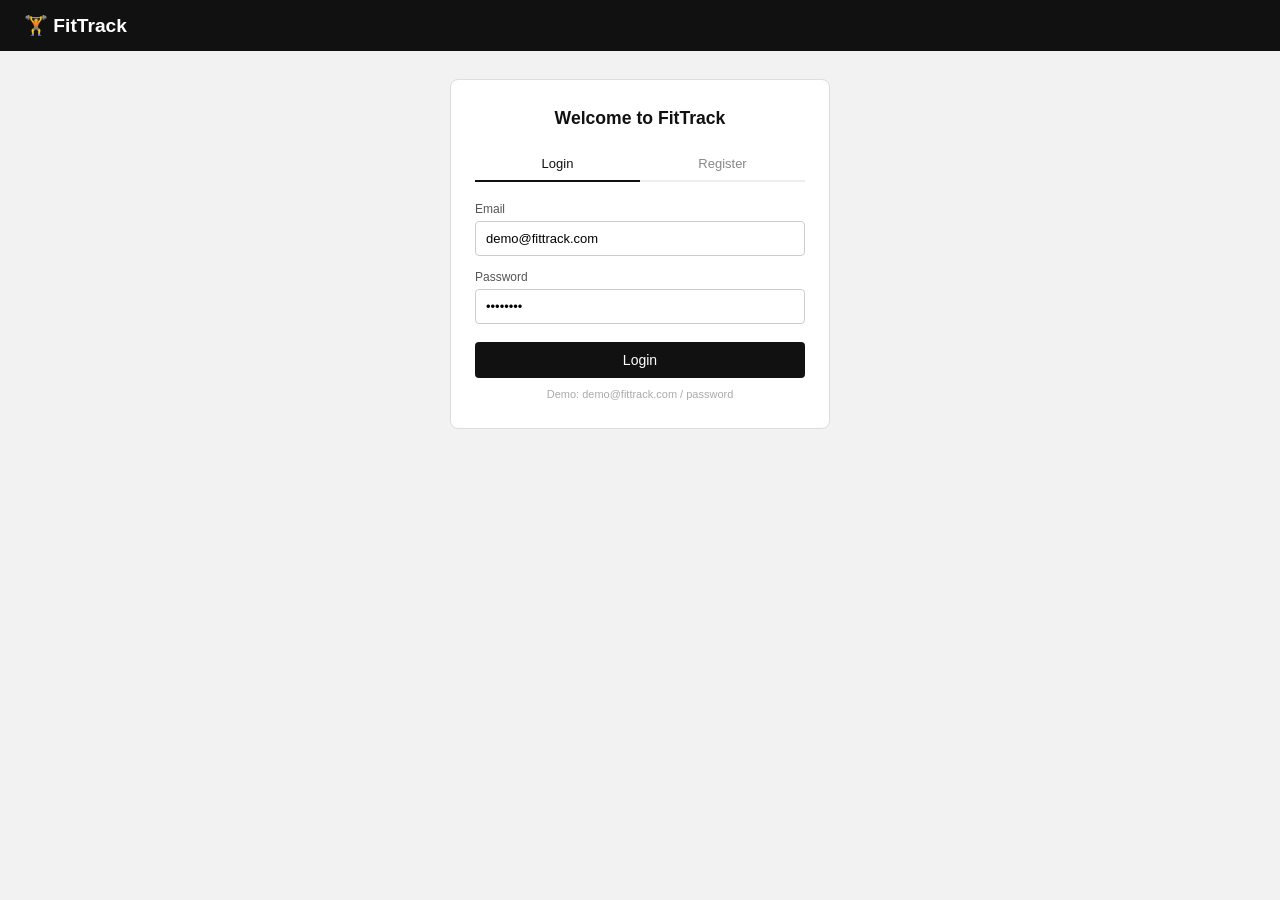
==== SE_Assignment/BasicUI.html @ 7ebf7c6c "Iteration 1 - Basic Workout Tracker UI Implemented the basic user interface for the Workout Tracker " ====
<!DOCTYPE html>
<html lang="en">
<head>
  <meta charset="UTF-8">
  <meta name="viewport" content="width=device-width, initial-scale=1.0">
  <title>FitTrack</title>
  <style>
    * { box-sizing: border-box; margin: 0; padding: 0; }

    body {
      font-family: Arial, sans-serif;
      background: #f2f2f2;
      color: #111;
    }

    /* Header */
    header {
      background: #111;
      color: white;
      padding: 14px 24px;
      display: flex;
      align-items: center;
      justify-content: space-between;
    }

    header h1 { font-size: 1.2rem; }

    nav { display: flex; gap: 10px; align-items: center; }

    nav button {
      background: transparent;
      border: 1px solid #555;
      color: #aaa;
      padding: 6px 14px;
      border-radius: 4px;
      cursor: pointer;
      font-size: 13px;
    }

    nav button:hover, nav button.active {
      background: white;
      border-color: white;
      color: #111;
    }

    #logout-btn {
      background: transparent;
      border: 1px solid #555;
      color: #aaa;
      padding: 6px 14px;
      border-radius: 4px;
      cursor: pointer;
      font-size: 13px;
      display: none;
    }

    #logout-btn:hover { border-color: white; color: white; }

    /* Container */
    .container {
      max-width: 800px;
      margin: 28px auto;
      padding: 0 16px;
    }

    .page { display: none; }
    .page.active { display: block; }

    /* Auth */

    .auth-title{
        text-align: center;
    }
    
    .auth-card {
      background: white;
      border: 1px solid #ddd;
      border-radius: 8px;
      max-width: 380px;
      margin: 0 auto;
      padding: 28px 24px;
    }

    .auth-card h2 {
      font-size: 1.1rem;
      margin-bottom: 18px;
      color: #111;
    }

    .tabs {
      display: flex;
      margin-bottom: 20px;
      border-bottom: 2px solid #eee;
    }

    .tabs button {
      flex: 1;
      padding: 9px;
      background: transparent;
      border: none;
      cursor: pointer;
      font-size: 13px;
      color: #888;
      font-weight: 500;
    }

    .tabs button.active {
      color: #111;
      border-bottom: 2px solid #111;
      margin-bottom: -2px;
    }

    .form-group { margin-bottom: 14px; }

    .form-group label {
      display: block;
      font-size: 12px;
      color: #555;
      margin-bottom: 5px;
    }

    .form-group input {
      width: 100%;
      padding: 9px 10px;
      border: 1px solid #ccc;
      border-radius: 4px;
      font-size: 13px;
    }

    .form-group input:focus {
      outline: none;
      border-color: #111;
    }

    .btn-block {
      width: 100%;
      padding: 10px;
      background: #111;
      color: white;
      border: none;
      border-radius: 4px;
      font-size: 14px;
      cursor: pointer;
      margin-top: 4px;
    }

    .btn-block:hover { background: #333; }

    .error-msg {
      color: #c00;
      font-size: 12px;
      margin-top: 8px;
      display: none;
    }
    .error-msg.show { display: block; }

    /* Page header */
    .page-header {
      display: flex;
      align-items: center;
      justify-content: space-between;
      margin-bottom: 18px;
    }

    .page-header h2 { font-size: 1.1rem; color: #111; }

    .btn-add {
      background: #111;
      color: white;
      border: none;
      padding: 8px 16px;
      border-radius: 4px;
      cursor: pointer;
      font-size: 13px;
    }

    .btn-add:hover { background: #333; }

    /* Simple stat line */
    .stat-line {
      font-size: 13px;
      color: #555;
      margin-bottom: 16px;
    }

    .stat-line strong { color: #111; }

    /* Section label */
    .section-label {
      font-size: 11px;
      color: #888;
      text-transform: uppercase;
      letter-spacing: 0.06em;
      margin-bottom: 8px;
    }

    /* Workout card */
    .workout-card {
      background: white;
      border: 1px solid #ddd;
      border-radius: 8px;
      padding: 13px 16px;
      margin-bottom: 8px;
      display: flex;
      align-items: center;
      gap: 12px;
    }

    .workout-card.done {
      background: #f5f5f5;
      border-color: #bbb;
    }

    .check-btn {
      width: 22px;
      height: 22px;
      border-radius: 50%;
      border: 2px solid #bbb;
      background: white;
      cursor: pointer;
      display: flex;
      align-items: center;
      justify-content: center;
      font-size: 12px;
      flex-shrink: 0;
    }

    .workout-card.done .check-btn {
      background: #111;
      border-color: #111;
      color: white;
    }

    .workout-info { flex: 1; }

    .workout-name {
      font-size: 14px;
      font-weight: 500;
    }

    .workout-card.done .workout-name {
      text-decoration: line-through;
      color: #999;
    }

    .workout-meta {
      font-size: 12px;
      color: #888;
      margin-top: 3px;
    }

    .empty-state {
      text-align: center;
      padding: 36px 20px;
      color: #bbb;
      font-size: 13px;
      border: 1px dashed #ddd;
      border-radius: 8px;
      background: white;
    }

    /* Report list */
    .report-item {
      background: white;
      border: 1px solid #ddd;
      border-radius: 8px;
      padding: 12px 16px;
      margin-bottom: 8px;
      display: flex;
      align-items: center;
      gap: 12px;
      font-size: 13px;
    }

    .report-day {
      color: #888;
      min-width: 50px;
      font-size: 12px;
    }

    .report-name { flex: 1; font-weight: 500; }

    .report-mins { color: #888; font-size: 12px; }

    .done-badge {
      background: #111;
      color: white;
      font-size: 10px;
      font-weight: 600;
      padding: 10px 8px;
      border-radius: 4px;
      letter-spacing: 0.04em;
    }

    /* Modal */
    .modal-overlay {
      display: none;
      position: fixed;
      inset: 0;
      background: rgba(0,0,0,0.5);
      z-index: 50;
      align-items: center;
      justify-content: center;
    }

    .modal-overlay.open { display: flex; }

    .modal {
      background: white;
      border-radius: 8px;
      width: 100%;
      max-width: 340px;
      padding: 24px;
      margin: 16px;
      border: 1px solid #ddd;
    }

    .modal h3 {
      font-size: 1rem;
      margin-bottom: 16px;
    }

    .modal .form-group select,
    .modal .form-group input {
      width: 100%;
      padding: 9px 10px;
      border: 1px solid #ccc;
      border-radius: 4px;
      font-size: 13px;
      background: white;
    }

    .modal .form-group select:focus,
    .modal .form-group input:focus {
      outline: none;
      border-color: #111;
    }

    .modal-buttons {
      display: flex;
      gap: 8px;
      margin-top: 16px;
    }

    .modal-buttons button {
      flex: 1;
      padding: 9px;
      border-radius: 4px;
      font-size: 13px;
      cursor: pointer;
    }

    .btn-confirm {
      background: #111;
      color: white;
      border: none;
    }

    .btn-confirm:hover { background: #333; }

    .btn-cancel {
      background: white;
      border: 1px solid #ccc;
      color: #555;
    }

    .btn-cancel:hover { background: #f5f5f5; }
  </style>
</head>
<body>

<header>
  <h1>🏋️ FitTrack</h1>
  <nav>
    <span id="nav-links"></span>
    <button id="logout-btn" onclick="doLogout()">Logout</button>
  </nav>
</header>

<div class="container">

  <!-- AUTH -->
  <div class="page active" id="page-auth">
    <div class="auth-card">
      <h2 class="auth-title">Welcome to FitTrack</h2>
      <div class="tabs">
        <button class="active" onclick="switchTab('login')">Login</button>
        <button onclick="switchTab('register')">Register</button>
      </div>

      <div id="login-form">
        <div class="form-group">
          <label>Email</label>
          <input type="email" id="login-email" value="demo@fittrack.com" placeholder="you@example.com">
        </div>
        <div class="form-group">
          <label>Password</label>
          <input type="password" id="login-pw" value="password" placeholder="Password">
        </div>
        <div class="error-msg" id="login-error">Invalid email or password.</div>
        <button class="btn-block" onclick="doLogin()">Login</button>
        <p style="font-size:11px;color:#aaa;text-align:center;margin-top:10px">Demo: demo@fittrack.com / password</p>
      </div>

      <div id="register-form" style="display:none">
        <div class="form-group">
          <label>Full Name</label>
          <input type="text" id="reg-name" placeholder="Your Name">
        </div>
        <div class="form-group">
          <label>Email</label>
          <input type="email" id="reg-email" placeholder="you@example.com">
        </div>
        <div class="form-group">
          <label>Password (min 6 characters)</label>
          <input type="password" id="reg-pw" placeholder="Password">
        </div>
        <div class="error-msg" id="reg-error"></div>
        <button class="btn-block" onclick="doRegister()">Create Account</button>
      </div>
    </div>
  </div>

  <!-- SCHEDULE -->
  <div class="page" id="page-schedule">
    <div class="page-header">
      <h2>Weekly Schedule</h2>
      <button class="btn-add" onclick="openAddModal()">+ Add Workout</button>
    </div>
    <div class="stat-line" id="schedule-stat"></div>
    <div class="section-label">Workouts This Week</div>
    <div id="workout-list"></div>
  </div>

  <!-- REPORT -->
  <div class="page" id="page-report">
    <div class="page-header">
      <h2>Report</h2>
    </div>
    <div class="stat-line" id="report-stat"></div>
    <div class="section-label">Completed Workouts</div>
    <div id="report-list"></div>
  </div>

</div>

<!-- MODAL -->
<div class="modal-overlay" id="modal-overlay">
  <div class="modal">
    <h3>Add Workout</h3>
    <div class="form-group">
      <label>Day</label>
      <select id="modal-day">
        <option value="0">Monday</option>
        <option value="1">Tuesday</option>
        <option value="2">Wednesday</option>
        <option value="3">Thursday</option>
        <option value="4">Friday</option>
        <option value="5">Saturday</option>
        <option value="6">Sunday</option>
      </select>
    </div>
    <div class="form-group">
      <label>Exercise</label>
      <select id="modal-exercise">
        <optgroup label="Strength">
          <option>Bench Press</option>
          <option>Deadlift</option>
          <option>Squats</option>
          <option>Pull-ups</option>
          <option>Shoulder Press</option>
        </optgroup>
        <optgroup label="Cardio">
          <option>Running</option>
          <option>Cycling</option>
          <option>Swimming</option>
          <option>Jump Rope</option>
        </optgroup>
        <optgroup label="HIIT">
          <option>Burpees</option>
          <option>Kettlebell</option>
          <option>Sprint Intervals</option>
        </optgroup>
        <optgroup label="Yoga & Stretch">
          <option>Vinyasa Flow</option>
          <option>Stretching</option>
          <option>Pilates</option>
        </optgroup>
      </select>
    </div>
    <div class="form-group">
      <label>Duration (minutes)</label>
      <input type="number" id="modal-duration" value="30" min="1" max="300">
    </div>
    <div class="modal-buttons">
      <button class="btn-cancel" onclick="closeModal()">Cancel</button>
      <button class="btn-confirm" onclick="confirmModal()">Add Workout</button>
    </div>
  </div>
</div>

<script>
  const DEMO_USERS = [{ name: 'Alex Johnson', email: 'demo@fittrack.com', password: 'password' }];
  let users = JSON.parse(localStorage.getItem('ft_users') || 'null') || [...DEMO_USERS];
  let currentUser = null;
  let workouts = [];

  const DAYS = ['Monday','Tuesday','Wednesday','Thursday','Friday','Saturday','Sunday'];

  // ── Auth ──
  function switchTab(tab) {
    document.querySelectorAll('.tabs button').forEach((b, i) =>
      b.classList.toggle('active', (i === 0) === (tab === 'login'))
    );
    document.getElementById('login-form').style.display    = tab === 'login'    ? 'block' : 'none';
    document.getElementById('register-form').style.display = tab === 'register' ? 'block' : 'none';
  }

  function doLogin() {
    const email = document.getElementById('login-email').value.trim().toLowerCase();
    const pw    = document.getElementById('login-pw').value;
    const user  = users.find(u => u.email.toLowerCase() === email && u.password === pw);
    if (!user) { document.getElementById('login-error').classList.add('show'); return; }
    document.getElementById('login-error').classList.remove('show');
    loginUser(user);
  }

  function doRegister() {
    const name  = document.getElementById('reg-name').value.trim();
    const email = document.getElementById('reg-email').value.trim().toLowerCase();
    const pw    = document.getElementById('reg-pw').value;
    const errEl = document.getElementById('reg-error');
    if (!name || !email || !pw) { errEl.textContent = 'All fields are required.'; errEl.classList.add('show'); return; }
    if (pw.length < 6) { errEl.textContent = 'Password must be at least 6 characters.'; errEl.classList.add('show'); return; }
    if (users.find(u => u.email.toLowerCase() === email)) { errEl.textContent = 'Email already registered.'; errEl.classList.add('show'); return; }
    const user = { name, email, password: pw };
    users.push(user);
    localStorage.setItem('ft_users', JSON.stringify(users));
    loginUser(user);
  }

  function loginUser(user) {
    currentUser = user;
    workouts = JSON.parse(localStorage.getItem('ft_workouts_' + user.email) || '[]');
    document.getElementById('nav-links').innerHTML = `
      <button onclick="showPage('schedule')" id="nav-schedule">Schedule</button>
      <button onclick="showPage('report')" id="nav-report">Report</button>
    `;
    document.getElementById('logout-btn').style.display = 'block';
    showPage('schedule');
  }

  function doLogout() {
    currentUser = null;
    workouts = [];
    document.getElementById('nav-links').innerHTML = '';
    document.getElementById('logout-btn').style.display = 'none';
    showPage('auth');
  }

  function saveWorkouts() {
    if (currentUser) localStorage.setItem('ft_workouts_' + currentUser.email, JSON.stringify(workouts));
  }

  // ── Navigation ──
  function showPage(id) {
    document.querySelectorAll('.page').forEach(p => p.classList.remove('active'));
    document.querySelectorAll('#nav-links button').forEach(b => b.classList.remove('active'));
    document.getElementById('page-' + id).classList.add('active');
    const btn = document.getElementById('nav-' + id);
    if (btn) btn.classList.add('active');
    if (id === 'schedule') renderSchedule();
    if (id === 'report')   renderReport();
  }

  // ── Schedule ──
  function renderSchedule() {
    const done  = workouts.filter(w => w.done).length;
    const total = workouts.length;
    document.getElementById('schedule-stat').innerHTML =
      total === 0 ? '' : `<strong>${done} / ${total}</strong> workouts completed this week`;

    const listEl = document.getElementById('workout-list');
    if (total === 0) {
      listEl.innerHTML = '<div class="empty-state">No workouts yet. Click "+ Add Workout" to get started!</div>';
      return;
    }
    listEl.innerHTML = '';
    DAYS.forEach((day, i) => {
      const dws = workouts.filter(w => w.dayIndex === i);
      if (!dws.length) return;
      const label = document.createElement('div');
      label.className = 'section-label';
      label.style.marginTop = '14px';
      label.textContent = day;
      listEl.appendChild(label);
      dws.forEach(w => listEl.appendChild(buildCard(w)));
    });
  }

  function buildCard(w) {
    const div = document.createElement('div');
    div.className = 'workout-card' + (w.done ? ' done' : '');
    div.innerHTML = `
      <button class="check-btn" onclick="toggleDone('${w.id}')">${w.done ? '✓' : ''}</button>
      <div class="workout-info">
        <div class="workout-name">${w.name}</div>
        <div class="workout-meta">${DAYS[w.dayIndex]} · ${w.duration} min</div>
      </div>
    `;
    return div;
  }

  function toggleDone(id) {
    const w = workouts.find(x => x.id === id);
    if (w) { w.done = !w.done; saveWorkouts(); renderSchedule(); }
  }

  // ── Modal ──
  function openAddModal() {
    document.getElementById('modal-exercise').selectedIndex = 0;
    document.getElementById('modal-duration').value = 30;
    document.getElementById('modal-day').value = 0;
    document.getElementById('modal-overlay').classList.add('open');
  }

  function closeModal() {
    document.getElementById('modal-overlay').classList.remove('open');
  }

  function confirmModal() {
    const dayIndex = parseInt(document.getElementById('modal-day').value);
    const name     = document.getElementById('modal-exercise').value;
    const duration = parseInt(document.getElementById('modal-duration').value) || 30;
    workouts.push({ id: Date.now().toString(), dayIndex, name, duration, done: false });
    saveWorkouts();
    closeModal();
    renderSchedule();
  }

  document.getElementById('modal-overlay').addEventListener('click', function(e) {
    if (e.target === this) closeModal();
  });

  // ── Report ──
  function renderReport() {
    const done  = workouts.filter(w => w.done);
    const total = workouts.length;
    document.getElementById('report-stat').innerHTML =
      total === 0 ? '' : `<strong>${done.length} / ${total}</strong> workouts completed`;

    const listEl = document.getElementById('report-list');
    if (done.length === 0) {
      listEl.innerHTML = '<div class="empty-state">No completed workouts yet. Mark some as done!</div>';
      return;
    }
    listEl.innerHTML = '';
    done.forEach(w => {
      const item = document.createElement('div');
      item.className = 'report-item';
      item.innerHTML = `
        <div class="report-day">${DAYS[w.dayIndex].slice(0,3)}</div>
        <div class="report-name">${w.name}</div>
        <div class="report-mins">${w.duration} min</div>
        <div class="done-badge">DONE</div>
      `;
      listEl.appendChild(item);
    });
  }
</script>
</body>
</html>
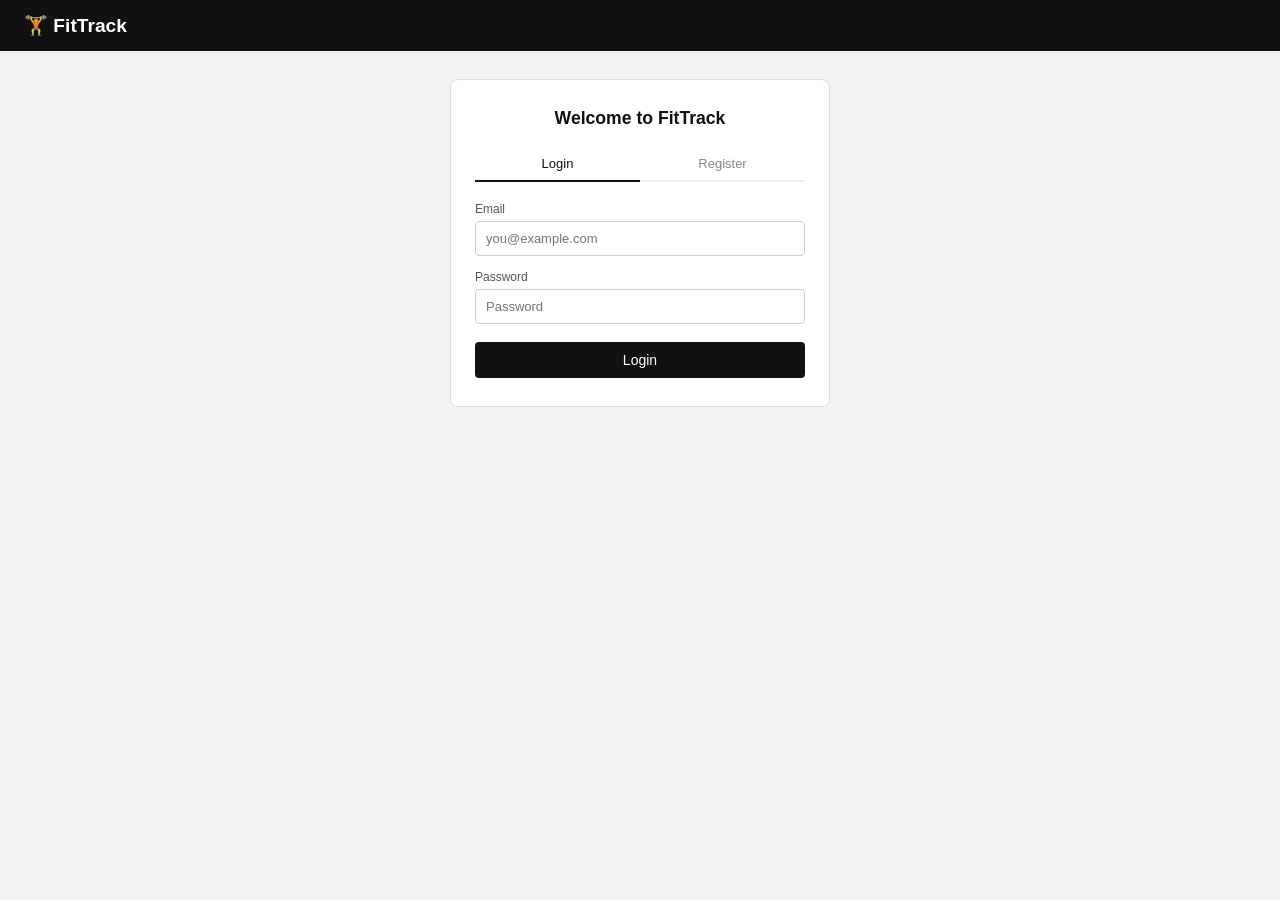
==== commit f5c8c648: "fix: remove hardcoded demo credentials" ====
--- a/SE_Assignment/BasicUI.html
+++ b/SE_Assignment/BasicUI.html
@@ -391,15 +391,14 @@
       <div id="login-form">
         <div class="form-group">
           <label>Email</label>
-          <input type="email" id="login-email" value="demo@fittrack.com" placeholder="you@example.com">
+          <input type="email" id="login-email" placeholder="you@example.com">
         </div>
         <div class="form-group">
           <label>Password</label>
-          <input type="password" id="login-pw" value="password" placeholder="Password">
+          <input type="password" id="login-pw" placeholder="Password">
         </div>
         <div class="error-msg" id="login-error">Invalid email or password.</div>
         <button class="btn-block" onclick="doLogin()">Login</button>
-        <p style="font-size:11px;color:#aaa;text-align:center;margin-top:10px">Demo: demo@fittrack.com / password</p>
       </div>
 
       <div id="register-form" style="display:none">
@@ -500,8 +499,12 @@
 </div>
 
 <script>
-  const DEMO_USERS = [{ name: 'Alex Johnson', email: 'demo@fittrack.com', password: 'password' }];
-  let users = JSON.parse(localStorage.getItem('ft_users') || 'null') || [...DEMO_USERS];
+  let users = JSON.parse(localStorage.getItem('ft_users') || 'null');
+    if (!users) {
+    users = [];
+    localStorage.setItem('ft_users', JSON.stringify(users));
+  }
+
   let currentUser = null;
   let workouts = [];
 
@@ -669,4 +672,4 @@
   }
 </script>
 </body>
-</html>+</html>
